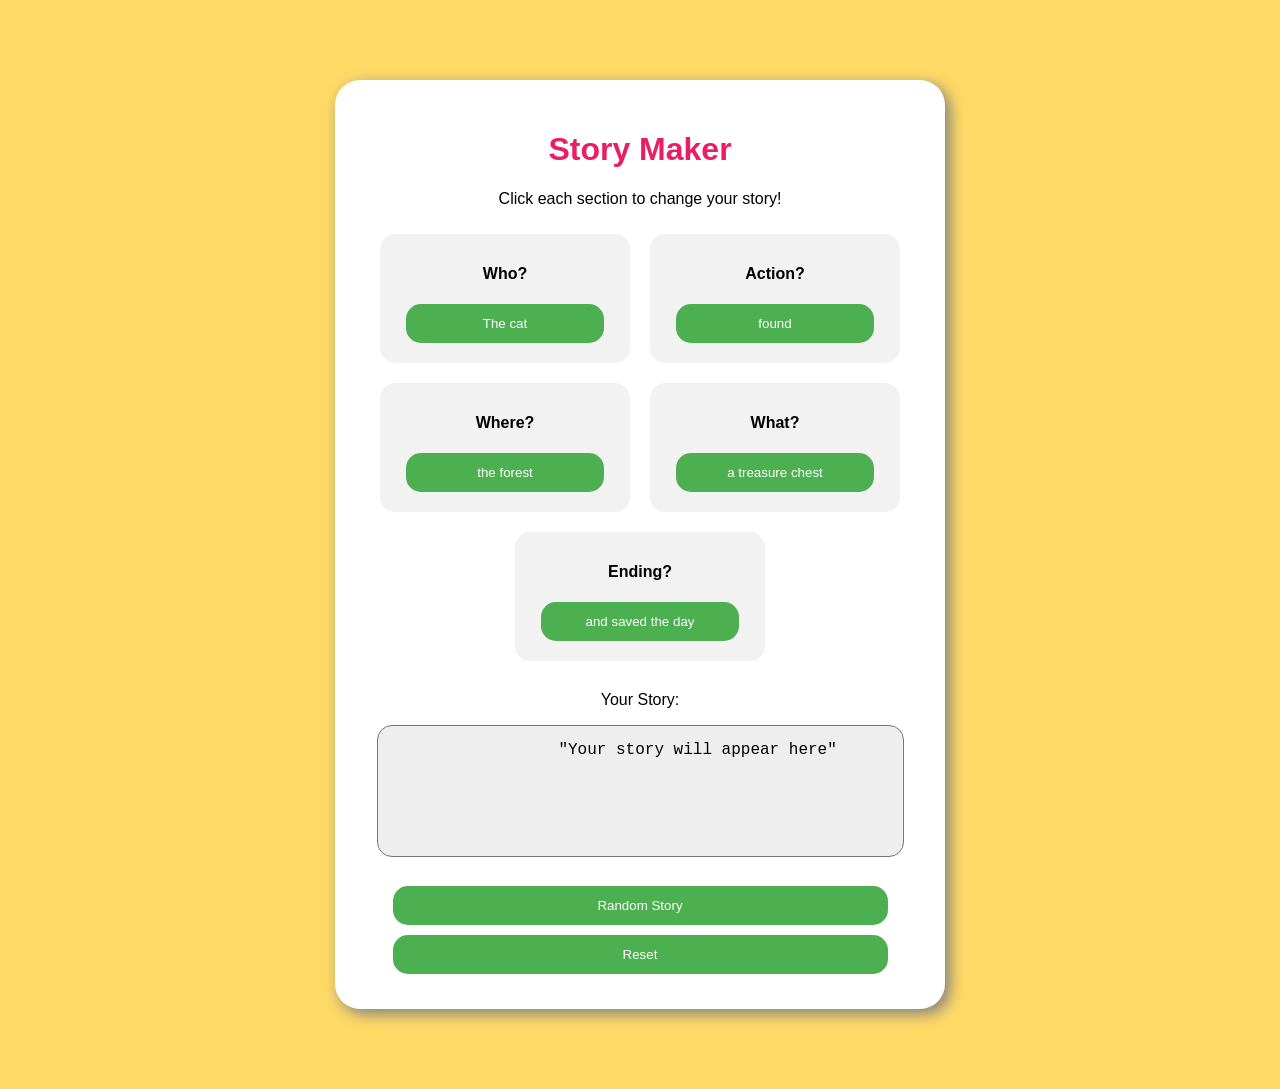
==== assignment-1/index.html @ 29490663 "finished assignment 1" ====
<!DOCTYPE html>
<html>

<head>

    <title>Story Maker Toy</title>
    <link rel="stylesheet" href="style.css">

</head>

<body>

    <div class="toy">

        <h1>Story Maker</h1>
        <p>
            Click each section to change your story!
        </p>

        <div class="storyParts">

            <div class="part">

                <p>Who?</p>
                <input 
                type="button" 
                value="The cat" 
                class="storyButton" 
                onclick="changePerson(this)">

            </div>

            <div class="part">

                <p>Action?</p>
                <input 
                type="button" 
                value="found" 
                class="storyButton" 
                onclick="changeAction(this)">

            </div>

            <div class="part">

                <p>Where?</p>
                <input 
                type="button" 
                value="the forest" 
                class="storyButton" 
                onclick="changePlace(this)">

            </div>

            <div class="part">

                <p>What?</p>
                <input 
                type="button" 
                value="a treasure chest" 
                class="storyButton" 
                onclick="changeThing(this)">

            </div>

            <div class="part">

                <p>Ending?</p>
                <input 
                type="button" 
                value="and saved the day" 
                class="storyButton" 
                onclick="changeEnding(this)">

            </div>

        </div>

        <div class="storyDisplay">

            <p>Your Story:</p>
            <textarea 
            id="storyBox" 
            readonly>
            "Your story will appear here"
            </textarea>

        </div>

        <div class="controls">

            <input 
            type="button" 
            value="Random Story" 
            onclick="randomStory()">

            <input type="button" 
            value="Reset" 
            onclick="resetStory(
            document.getElementsByClassName('storyButton')[0],
            document.getElementsByClassName('storyButton')[1],
            document.getElementsByClassName('storyButton')[2],
            document.getElementsByClassName('storyButton')[3],
            document.getElementsByClassName('storyButton')[4])">

        </div>

    </div>

    <script src="script.js"></script>

</body>

</html>
---- assignment-1/style.css ----
body {

    background-color: #ffd966;
    font-family: Arial, Helvetica, sans-serif;
    text-align: center;
}

.toy {

    background-color: white;
    width: 550px;
    margin: 80px auto;
    padding: 30px;
    border-radius: 25px;
    box-shadow: 5px 5px 15px gray;
}

h1 {

    color: #e91e63;
}

.storyParts {

    display: flex;
    flex-wrap: wrap;
    justify-content: center;
}

.part {

    background-color: #f2f2f2;
    width: 220px;
    margin: 10px;
    padding: 15px;
    border-radius: 15px;
}

.part p {

    font-weight: bold;
}

input {

    width: 90%;
    padding: 12px;
    margin: 5px;
    border-radius: 15px;
    border: none;
    background-color: #4caf50;
    color: white;
    cursor: pointer;
}

input:hover {

    background-color: #388e3c;
}

.controls {

    margin-top: 20px;
}
.storyDisplay {

    margin-top: 20px;
}

#storyBox {

    width: 90%;
    height: 100px;
    padding: 15px;
    font-size: 16px;
    text-align: center;
    background-color: #eeeeee;
    border-radius: 15px;
    resize: none;
}
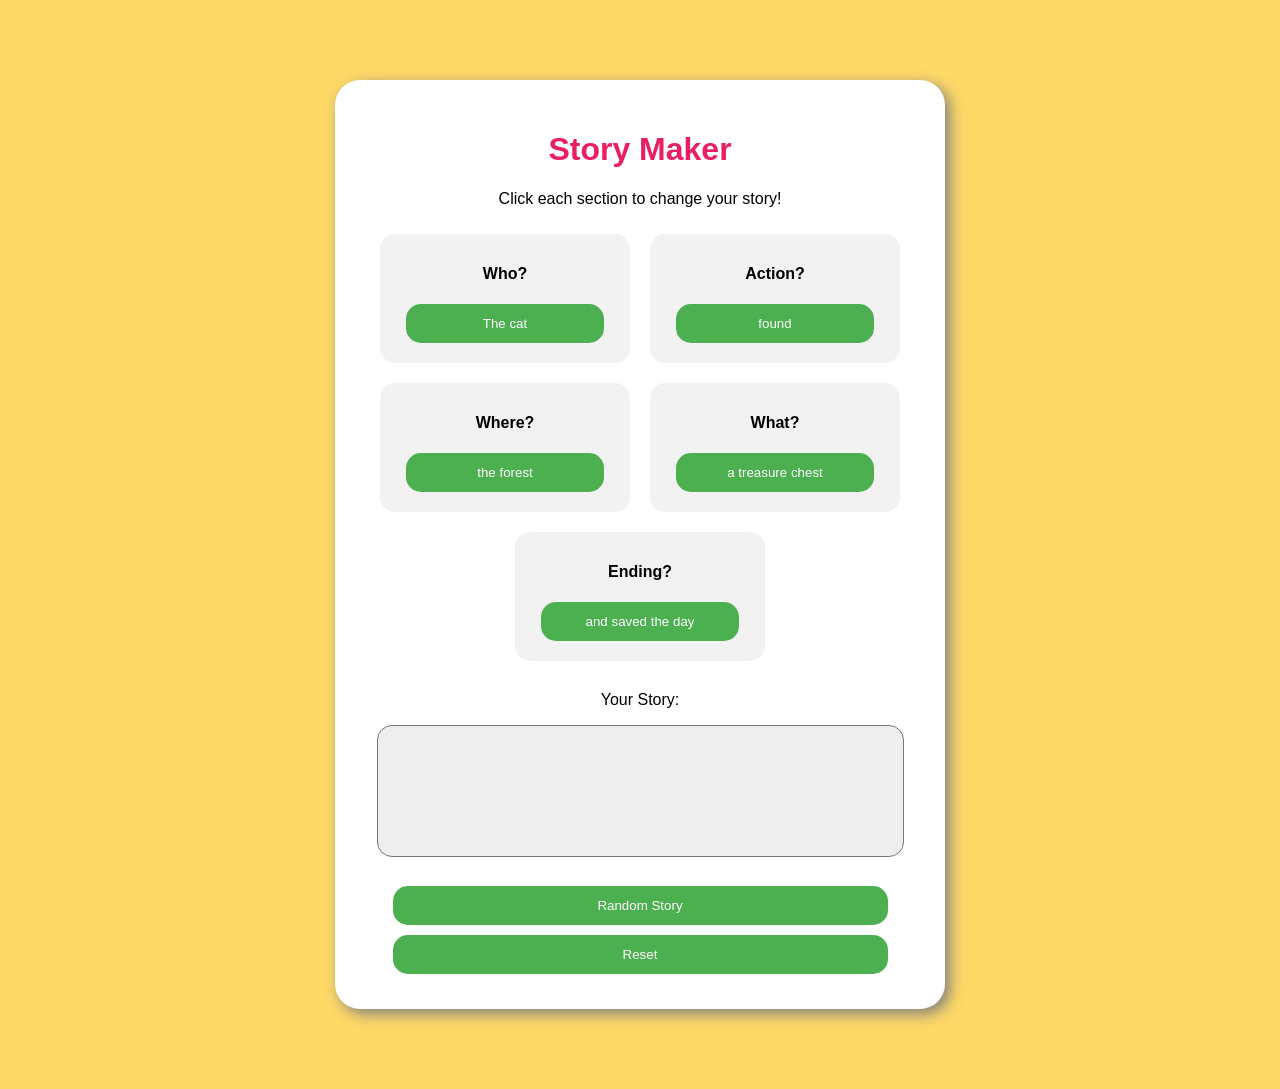
==== commit 58f6fcf0: "Update index.html" ====
--- a/assignment-1/index.html
+++ b/assignment-1/index.html
@@ -81,9 +81,7 @@
             <p>Your Story:</p>
             <textarea 
             id="storyBox" 
-            readonly>
-            "Your story will appear here"
-            </textarea>
+            readonly></textarea>
 
         </div>
 
